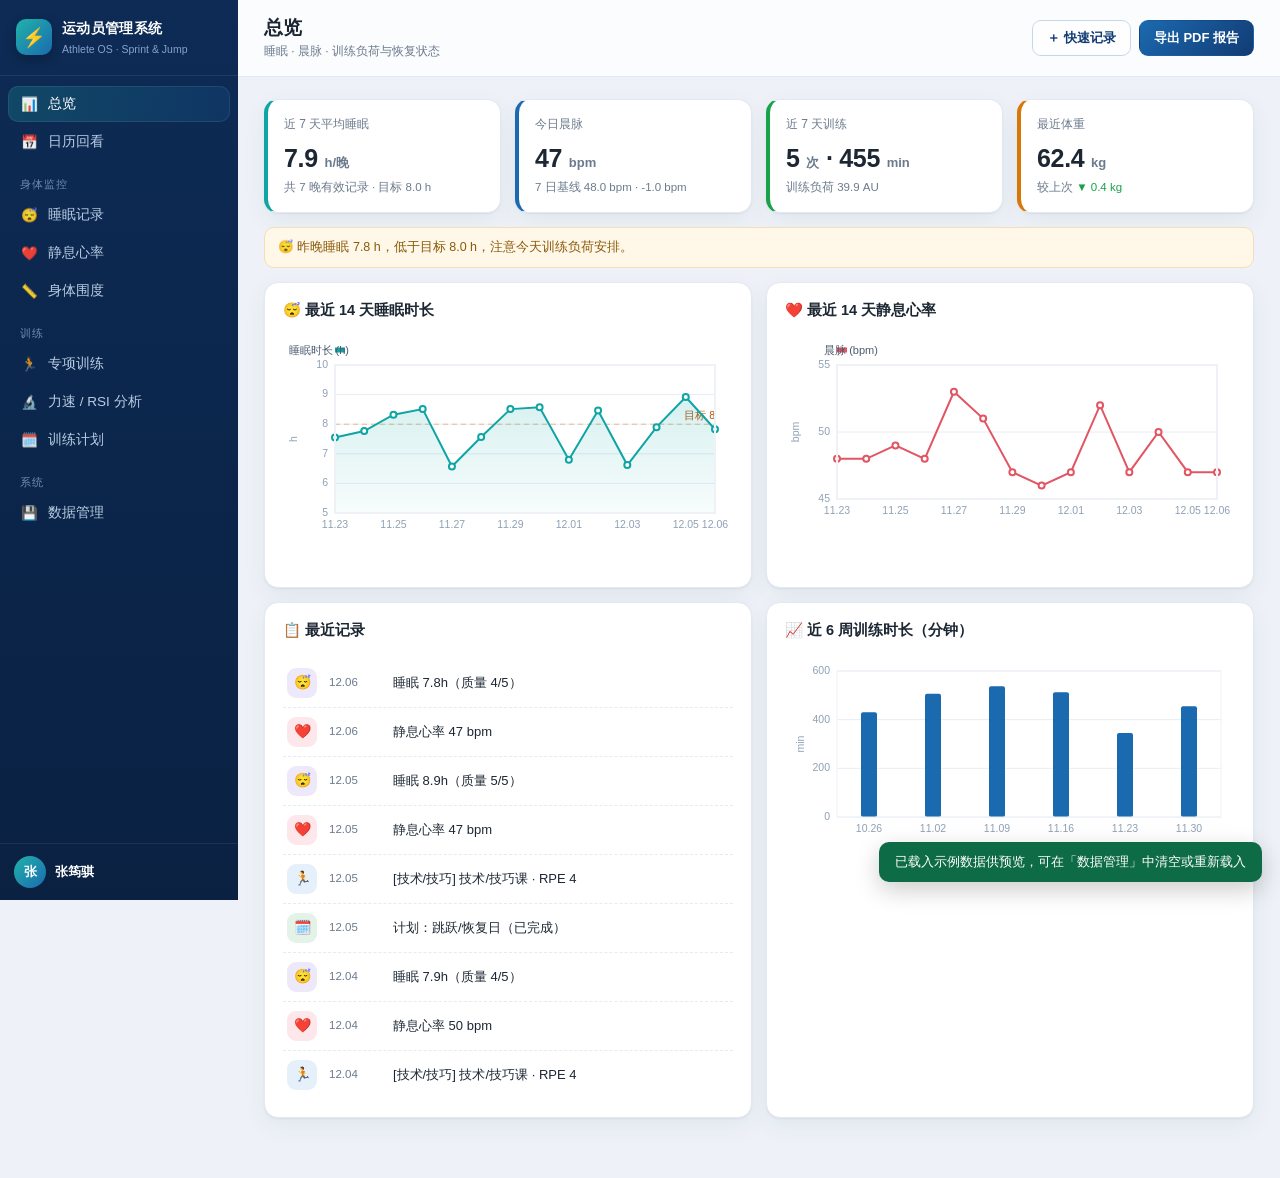
==== athlete-trainer/athlete admin.html @ eef53e8c "Add files via upload" ====
<!doctype html>
<html lang="zh-CN">
<head>
<meta charset="utf-8">
<meta name="viewport" content="width=device-width, initial-scale=1">
<title>运动员训练管理系统 · Athlete OS</title>
<link rel="stylesheet" href="css/app.css">
<link rel="icon" href="data:image/svg+xml,<svg xmlns='http://www.w3.org/2000/svg' viewBox='0 0 100 100'><text y='.9em' font-size='90'>⚡</text></svg>">
</head>
<body>
<div id="app">
  <aside class="sidebar">
    <div class="brand">
      <div class="brand-logo">⚡</div>
      <div class="brand-text">
        <div class="brand-name">运动员管理系统</div>
        <div class="brand-sub">Athlete OS · Sprint &amp; Jump</div>
      </div>
    </div>
    <nav class="nav" id="mainNav">
      <button class="nav-item active" data-view="dashboard"><span>📊</span>总览</button>
      <button class="nav-item" data-view="calendar"><span>📅</span>日历回看</button>
      <div class="nav-group">身体监控</div>
      <button class="nav-item" data-view="sleep"><span>😴</span>睡眠记录</button>
      <button class="nav-item" data-view="heart"><span>❤️</span>静息心率</button>
      <button class="nav-item" data-view="body"><span>📏</span>身体围度</button>
      <div class="nav-group">训练</div>
      <button class="nav-item" data-view="training"><span>🏃</span>专项训练</button>
      <button class="nav-item" data-view="analysis"><span>🔬</span>力速 / RSI 分析</button>
      <button class="nav-item" data-view="plans"><span>🗓️</span>训练计划</button>
      <div class="nav-group">系统</div>
      <button class="nav-item" data-view="data"><span>💾</span>数据管理</button>
    </nav>
    <div class="sidebar-foot">
      <div class="ath-mini" id="athMini"></div>
    </div>
  </aside>

  <main class="main">
    <header class="topbar">
      <div class="page-title-wrap">
        <h1 id="pageTitle">总览</h1>
        <div class="page-sub" id="pageSub">最近 7 天训练与恢复状态</div>
      </div>
      <div class="topbar-actions">
        <button class="btn btn-ghost" id="btnQuickAdd">＋ 快速记录</button>
        <button class="btn btn-primary" id="btnExportPdf">导出 PDF 报告</button>
      </div>
    </header>

    <div class="view active" id="view-dashboard"><div class="page-content" id="content-dashboard"></div></div>
    <div class="view" id="view-calendar"><div class="page-content" id="content-calendar"></div></div>
    <div class="view" id="view-sleep"><div class="page-content" id="content-sleep"></div></div>
    <div class="view" id="view-heart"><div class="page-content" id="content-heart"></div></div>
    <div class="view" id="view-training"><div class="page-content" id="content-training"></div></div>
    <div class="view" id="view-body"><div class="page-content" id="content-body"></div></div>
    <div class="view" id="view-analysis"><div class="page-content" id="content-analysis"></div></div>
    <div class="view" id="view-plans"><div class="page-content" id="content-plans"></div></div>
    <div class="view" id="view-data"><div class="page-content" id="content-data"></div></div>
  </main>
</div>

<div id="quickAddMenu" class="quick-menu hidden">
  <button data-qa="sleep">😴 睡眠记录</button>
  <button data-qa="heart">❤️ 静息心率</button>
  <button data-qa="training">🏃 专项训练</button>
  <button data-qa="body">📏 身体围度</button>
  <button data-qa="profile">👤 运动员档案</button>
</div>

<div id="modalRoot"></div>
<div id="toastRoot"></div>

<script src="vendor/pdf-lib.min.js"></script>
<script src="js/store.js"></script>
<script src="js/charts.js"></script>
<script src="js/analytics.js"></script>
<script src="js/ui.js"></script>
<script src="js/views.js"></script>
<script src="js/analysis-views.js"></script>
<script src="js/pdf.js"></script>
<script src="js/main.js"></script>
</body>
</html>
---- athlete-trainer/css/app.css ----
:root{
  --bg:#eef2f8;
  --card:#ffffff;
  --line:#e3e9f2;
  --ink:#1c2733;
  --muted:#6b7a8d;
  --brand:#123b73;
  --brand2:#1b6ab0;
  --accent:#0ea5a4;
  --warn:#d97706;
  --danger:#dc2626;
  --ok:#16a34a;
  --shadow:0 1px 2px rgba(16,40,75,.06),0 8px 24px rgba(16,40,75,.06);
  --radius:14px;
  --radius-sm:9px;
  --font:-apple-system,BlinkMacSystemFont,"PingFang SC","Hiragino Sans GB","Microsoft YaHei","Segoe UI",Roboto,sans-serif;
}
*{box-sizing:border-box}
html,body{margin:0;padding:0;height:100%}
body{font-family:var(--font);background:var(--bg);color:var(--ink);font-size:14px;line-height:1.55}
button{font-family:inherit}
input,select,textarea{font-family:inherit;font-size:14px}
a{color:var(--brand2);text-decoration:none}
h1,h2,h3,h4{margin:0 0 8px;line-height:1.25}
.hidden{display:none!important}
#app{display:flex;min-height:100vh}

/* ---------- Sidebar ---------- */
.sidebar{width:238px;flex:0 0 238px;background:linear-gradient(180deg,#0d2b55 0%,#0a2142 100%);color:#c9d9ef;display:flex;flex-direction:column;position:sticky;top:0;height:100vh;overflow:auto}
.brand{display:flex;gap:10px;align-items:center;padding:18px 16px;color:#fff;border-bottom:1px solid rgba(255,255,255,.08)}
.brand-logo{width:36px;height:36px;border-radius:10px;background:linear-gradient(135deg,#20b3aa,#1b6ab0);display:flex;align-items:center;justify-content:center;font-size:19px;box-shadow:0 4px 12px rgba(0,0,0,.25)}
.brand-name{font-size:14px;font-weight:700;letter-spacing:.3px}
.brand-sub{font-size:10.5px;color:#87a3c9;margin-top:1px}
.nav{padding:10px 8px 20px;flex:1}
.nav-group{margin:16px 12px 4px;font-size:11px;color:#6f8bb2;letter-spacing:.08em}
.nav-item{display:flex;width:100%;align-items:center;gap:10px;border:0;background:transparent;color:#b9cce4;font-size:13.5px;padding:9px 12px;border-radius:10px;cursor:pointer;text-align:left;margin-bottom:2px}
.nav-item span{width:18px;text-align:center;opacity:.95}
.nav-item:hover{background:rgba(255,255,255,.07);color:#fff}
.nav-item.active{background:linear-gradient(90deg,rgba(32,179,170,.22),rgba(27,106,176,.18));color:#fff;box-shadow:inset 0 0 0 1px rgba(255,255,255,.08)}
.sidebar-foot{padding:12px 14px;border-top:1px solid rgba(255,255,255,.08)}
.ath-mini{display:flex;align-items:center;gap:9px}
.ath-avatar{width:32px;height:32px;border-radius:50%;background:linear-gradient(135deg,#20b3aa,#1b6ab0);color:#fff;display:flex;align-items:center;justify-content:center;font-weight:700;font-size:13px;flex:0 0 32px}
.ath-mini .t1{font-size:13px;font-weight:600;color:#fff;line-height:1.2}
.ath-mini .t2{font-size:11px;color:#89a7cd}
.ath-switch{display:block;margin-top:9px;padding-top:8px;border-top:1px solid rgba(255,255,255,.07)}
.ath-switch span{display:block;font-size:10.5px;color:#7f9cc2;margin-bottom:3px}
.ath-switch select{width:100%;background:#122f57;color:#dce9f8;border:1px solid rgba(255,255,255,.14);border-radius:7px;padding:5px 6px;font-size:12px;outline:none}
.ath-switch select:focus{border-color:#20b3aa}

/* ---------- Main ---------- */
.main{flex:1;min-width:0;display:flex;flex-direction:column}
.topbar{display:flex;align-items:center;justify-content:space-between;gap:14px;padding:16px 26px;background:rgba(255,255,255,.75);backdrop-filter:blur(8px);border-bottom:1px solid var(--line);position:sticky;top:0;z-index:20}
.page-title-wrap h1{font-size:19px;margin:0 0 2px}
.page-sub{font-size:12px;color:var(--muted)}
.topbar-actions{display:flex;gap:8px;align-items:center;flex-wrap:wrap}
.view{display:none}
.view.active{display:block;animation:fadein .18s ease}
@keyframes fadein{from{opacity:0;transform:translateY(3px)}to{opacity:1;transform:none}}
.page-content{padding:22px 26px 60px;max-width:1280px;margin:0 auto}

/* ---------- Buttons ---------- */
.btn{border:1px solid var(--line);background:#fff;color:var(--ink);border-radius:9px;padding:8px 14px;cursor:pointer;font-size:13px;font-weight:600;transition:all .12s}
.btn:hover{border-color:#c6d2e0;background:#f8fafd}
.btn-primary{background:linear-gradient(135deg,#1b6ab0,#123b73);border-color:transparent;color:#fff}
.btn-primary:hover{filter:brightness(1.12);background:linear-gradient(135deg,#1b6ab0,#123b73)}
.btn-accent{background:linear-gradient(135deg,#20b3aa,#0e8f86);border-color:transparent;color:#fff}
.btn-accent:hover{filter:brightness(1.08)}
.btn-ghost{border-color:#c6d7ea;color:var(--brand);background:rgba(255,255,255,.7)}
.btn-danger{color:var(--danger);border-color:#f2c9c9;background:#fff}
.btn-danger:hover{background:#fdf2f2}
.btn-sm{padding:4px 10px;font-size:12px;border-radius:7px}
.btn:disabled{opacity:.5;cursor:not-allowed}
.icon-btn{border:1px solid var(--line);background:#fff;width:30px;height:30px;border-radius:8px;cursor:pointer;font-size:13px;color:var(--muted);display:inline-flex;align-items:center;justify-content:center}
.icon-btn:hover{border-color:#c6d2e0;color:var(--ink)}

/* ---------- Cards / grids ---------- */
.card{background:var(--card);border:1px solid var(--line);border-radius:var(--radius);box-shadow:var(--shadow);padding:18px}
.card h3{font-size:14.5px;display:flex;align-items:center;gap:7px}
.card-head{display:flex;align-items:center;justify-content:space-between;gap:10px;margin-bottom:12px}
.grid{display:grid;gap:14px}
.g-stats{grid-template-columns:repeat(auto-fit,minmax(185px,1fr))}
.g-2{grid-template-columns:repeat(auto-fit,minmax(340px,1fr))}
.g-3{grid-template-columns:repeat(auto-fit,minmax(280px,1fr))}
.stat{padding:15px 16px}
.stat .label{font-size:12px;color:var(--muted);display:flex;justify-content:space-between;align-items:center}
.stat .value{font-size:25px;font-weight:800;margin:5px 0 1px;font-variant-numeric:tabular-nums;letter-spacing:-.3px}
.stat .value small{font-size:13px;font-weight:600;color:var(--muted);letter-spacing:0}
.stat .hint{font-size:11.5px;color:var(--muted)}
.stat .delta-up{color:var(--danger)}
.stat .delta-down{color:var(--ok)}
.stat .delta-flat{color:var(--muted)}
.stat.accent-left{border-left:4px solid var(--brand2)}
.stat.accent-green{border-left:4px solid var(--ok)}
.stat.accent-teal{border-left:4px solid var(--accent)}
.stat.accent-amber{border-left:4px solid var(--warn)}
.empty{padding:34px 20px;text-align:center;color:var(--muted);background:#fff;border:1px dashed #cbd6e4;border-radius:var(--radius)}
.empty .big{font-size:28px;margin-bottom:6px}
.chart-box{width:100%;height:230px;position:relative}
.chart-box.tall{height:280px}
.chart-box.short{height:190px}
.chart-box canvas{position:absolute;inset:0;width:100%;height:100%}
.legend{display:flex;gap:12px;flex-wrap:wrap;font-size:12px;color:var(--muted);margin-top:8px}
.legend .dot{width:9px;height:9px;border-radius:3px;display:inline-block;margin-right:5px}

/* ---------- Tables ---------- */
.table-wrap{overflow:auto;border:1px solid var(--line);border-radius:11px}
table.data{width:100%;border-collapse:collapse;font-size:13px;background:#fff}
table.data th{background:#f6f9fd;color:#42536b;text-align:left;font-size:11.5px;letter-spacing:.03em;padding:9px 12px;white-space:nowrap;border-bottom:1px solid var(--line);position:sticky;top:0}
table.data td{padding:9px 12px;border-bottom:1px solid #edf1f7;vertical-align:top}
table.data tr:last-child td{border-bottom:0}
table.data tr:hover td{background:#fafcff}
table.data .num{font-variant-numeric:tabular-nums;text-align:right}
table.data .actions{white-space:nowrap;width:1%;text-align:right}
.pill{display:inline-block;padding:2px 9px;border-radius:20px;font-size:11px;font-weight:600;white-space:nowrap}
.pill.blue{background:#e5f0fb;color:#16588f}
.pill.teal{background:#dbf4f2;color:#0c7974}
.pill.green{background:#e0f3e5;color:#1c7a3d}
.pill.amber{background:#fdeed8;color:#a05b08}
.pill.red{background:#fbe3e3;color:#b32020}
.pill.gray{background:#edf0f5;color:#5c6b80}
.pill.purple{background:#ece6f9;color:#6246b0}

/* ---------- Forms ---------- */
.form-grid{display:grid;grid-template-columns:repeat(auto-fit,minmax(150px,1fr));gap:10px 12px}
.field{display:flex;flex-direction:column;gap:4px;min-width:0}
.field.full{grid-column:1/-1}
.field label{font-size:12px;color:#506079;font-weight:600}
.field input,.field select,.field textarea{border:1px solid #d5deea;border-radius:8px;padding:8px 10px;background:#fff;color:var(--ink);outline:none;min-width:0}
.field input:focus,.field select:focus,.field textarea:focus{border-color:var(--brand2);box-shadow:0 0 0 3px rgba(27,106,176,.12)}
.field textarea{resize:vertical;min-height:70px}
.field .unit{position:relative}
.hint-text{font-size:11.5px;color:var(--muted)}

/* ---------- Modal ---------- */
.modal-backdrop{position:fixed;inset:0;background:rgba(12,25,45,.45);backdrop-filter:blur(2px);z-index:100;display:flex;align-items:flex-start;justify-content:center;padding:5vh 14px;overflow:auto;animation:fadein .14s ease}
.modal{background:#fff;border-radius:16px;box-shadow:0 20px 60px rgba(10,25,50,.25);width:min(620px,96vw);max-height:90vh;display:flex;flex-direction:column}
.modal.wide{width:min(860px,97vw)}
.modal-head{display:flex;justify-content:space-between;align-items:center;padding:16px 20px 12px;border-bottom:1px solid var(--line)}
.modal-head h3{margin:0;font-size:16px}
.modal-body{padding:18px 20px;overflow:auto}
.modal-foot{display:flex;justify-content:flex-end;gap:8px;padding:12px 20px 16px;border-top:1px solid var(--line)}
.close-x{border:0;background:transparent;font-size:19px;color:var(--muted);cursor:pointer;width:30px;height:30px;border-radius:8px}
.close-x:hover{background:#f2f5f9;color:var(--ink)}
.modal .form-actions{margin-top:14px;display:flex;justify-content:flex-end;gap:8px}

/* ---------- Calendar ---------- */
.cal-head{display:flex;align-items:center;justify-content:space-between;flex-wrap:wrap;gap:10px}
.cal-month-nav{display:flex;align-items:center;gap:6px}
.cal-month-nav .month-label{font-size:15px;font-weight:700;min-width:110px;text-align:center}
.cal-grid{display:grid;grid-template-columns:repeat(7,1fr);gap:6px}
.cal-dow{font-size:11px;color:var(--muted);text-align:center;font-weight:700;padding:4px 0}
.cal-cell{min-height:92px;background:#fff;border:1px solid var(--line);border-radius:10px;padding:6px 6px 4px;cursor:pointer;transition:all .12s;display:flex;flex-direction:column;gap:3px}
.cal-cell:hover{border-color:#a9c3e0;box-shadow:0 3px 10px rgba(20,60,120,.08)}
.cal-cell.other{background:#f7f9fc;opacity:.55}
.cal-cell.today{border-color:var(--accent);box-shadow:0 0 0 2px rgba(32,179,170,.18)}
.cal-cell.selected{border-color:var(--brand2);background:#f2f7fd}
.cal-date{font-size:12px;font-weight:700;color:#37475c;display:flex;justify-content:space-between;align-items:center}
.cal-date .plan-badge{width:7px;height:7px;border-radius:50%;background:#8b9ab1}
.cal-date .plan-badge.done{background:var(--ok)}
.cal-dots{display:flex;flex-wrap:wrap;gap:3px}
.cal-dots i{width:8px;height:8px;border-radius:50%;display:inline-block}
.cal-dots i.sleep{background:#6d5bd0}
.cal-dots i.heart{background:#e25563}
.cal-dots i.training{background:#1b6ab0}
.cal-dots i.body{background:#f2a03d}
.cal-dots i.plan{background:#18a058;box-shadow:inset 0 0 0 2px #fff}
.cal-cell .cal-sum{font-size:10px;color:#8a9aad;margin-top:auto;overflow:hidden;text-overflow:ellipsis;white-space:nowrap}
.cal-legend{display:flex;gap:12px;font-size:11.5px;color:var(--muted);align-items:center;flex-wrap:wrap}
.cal-legend i{width:9px;height:9px;border-radius:50%;display:inline-block;margin-right:4px;vertical-align:-1px}

/* ---------- Tabs ---------- */
.tabs{display:flex;gap:4px;border-bottom:1px solid var(--line);margin-bottom:16px}
.tab{padding:8px 15px;border:0;background:transparent;font-size:13px;color:var(--muted);cursor:pointer;border-bottom:2px solid transparent;font-weight:600}
.tab.active{color:var(--brand);border-bottom-color:var(--brand2)}
.sub-tabs{display:flex;gap:6px;margin-bottom:16px}
.sub-tab{padding:7px 13px;border-radius:9px;font-size:12.5px;font-weight:600;border:1px solid var(--line);background:#fff;color:#51627a;cursor:pointer}
.sub-tab.active{background:var(--brand);border-color:var(--brand);color:#fff}

/* ---------- Timeline / lists ---------- */
.day-detail-card{margin-bottom:10px;border:1px solid var(--line);border-radius:11px;background:#fff}
.day-detail-card .dd-head{display:flex;align-items:center;gap:8px;padding:8px 12px;border-bottom:1px solid #eef2f7;font-weight:700;font-size:12.5px}
.dd-body{padding:10px 12px;font-size:13px;white-space:pre-wrap}
.dd-body .kv{display:flex;gap:8px;flex-wrap:wrap;margin-bottom:5px;font-size:12px;color:#51627a}
.kv b{color:var(--ink);font-weight:600}
.mini-row{display:flex;align-items:center;gap:8px;font-size:12px;color:var(--muted);padding:3px 0}
.recent-list{display:flex;flex-direction:column}
.recent-item{display:flex;align-items:center;gap:12px;padding:9px 4px;border-bottom:1px dashed #e6ebf2;font-size:13px}
.recent-item:last-child{border-bottom:0}
.recent-item .ic{width:30px;height:30px;border-radius:9px;display:flex;align-items:center;justify-content:center;flex:0 0 30px;font-size:14px}
.recent-item .date{color:var(--muted);font-size:11.5px;min-width:52px}
.recent-item .main{flex:1;min-width:0;overflow:hidden;text-overflow:ellipsis;white-space:nowrap}

/* ---------- Analysis ---------- */
.kv-grid{display:grid;grid-template-columns:repeat(auto-fit,minmax(140px,1fr));gap:10px}
.kv-item{background:#f7fafd;border:1px solid #e6edf6;border-radius:10px;padding:10px 12px}
.kv-item .k{font-size:11px;color:var(--muted)}
.kv-item .v{font-size:18px;font-weight:800;margin-top:2px}
.kv-item .v small{font-size:11px;color:var(--muted);font-weight:500}
.score-scale{height:14px;border-radius:9px;overflow:hidden;display:flex;margin-top:4px}
.score-scale i{flex:1;display:block}
.bench-table td:first-child{font-weight:600}

/* ---------- Data mgmt ---------- */
.data-card{display:flex;justify-content:space-between;align-items:center;gap:14px;padding:15px 16px}
.data-card .dc-title{font-weight:700;font-size:13.5px}
.data-card .dc-sub{font-size:11.5px;color:var(--muted);margin-top:2px}
.toolbar{display:flex;flex-wrap:wrap;gap:8px;align-items:center;margin-bottom:14px}
.toolbar .spacer{flex:1}
.seg{display:inline-flex;border:1px solid var(--line);background:#fff;border-radius:9px;overflow:hidden}
.seg button{border:0;background:transparent;padding:6px 12px;font-size:12.5px;cursor:pointer;color:#51627a;font-weight:600}
.seg button.active{background:#eaf2fb;color:var(--brand)}

/* ---------- Toasts / quick menu ---------- */
#toastRoot{position:fixed;right:18px;bottom:18px;z-index:200;display:flex;flex-direction:column;gap:8px}
.toast{background:#123040;color:#fff;padding:10px 16px;border-radius:10px;box-shadow:0 8px 24px rgba(0,0,0,.2);font-size:13px;animation:toastin .2s ease}
.toast.ok{background:#0d6b45}
.toast.err{background:#a43030}
@keyframes toastin{from{opacity:0;transform:translateY(8px)}to{opacity:1;transform:none}}
#quickAddMenu{position:fixed;top:63px;right:190px;background:#fff;border:1px solid var(--line);border-radius:12px;box-shadow:0 16px 44px rgba(15,35,70,.18);z-index:90;display:flex;flex-direction:column;padding:6px;min-width:170px}
#quickAddMenu button{display:flex;gap:9px;border:0;background:transparent;text-align:left;padding:9px 12px;font-size:13px;border-radius:8px;cursor:pointer}
#quickAddMenu button:hover{background:#f1f6fc}

/* ---------- Misc ---------- */
.muted{color:var(--muted)}
.small{font-size:12px}
.bold{font-weight:700}
.mono{font-variant-numeric:tabular-nums}
.row{display:flex;gap:10px;align-items:center;flex-wrap:wrap}
.alert{border-radius:10px;padding:10px 13px;font-size:12.5px;display:flex;gap:8px;align-items:flex-start;border:1px solid}
.alert.warn{background:#fff7e8;border-color:#f2dfb8;color:#8a5a0a}
.alert.info{background:#eaf3fd;border-color:#c5ddf5;color:#16588f}
.alert.danger{background:#fdeaec;border-color:#f3c7cb;color:#a4202a}
.tagline{font-size:12px;color:var(--muted);background:#f6f9fd;border-left:3px solid var(--brand2);padding:8px 12px;border-radius:0 8px 8px 0;margin:10px 0}
.formula{background:#f4f7fb;border:1px solid #e1e9f3;border-radius:8px;padding:8px 11px;font-size:12.5px;color:#35475e;margin:6px 0}
.kgrid-lines{display:grid;grid-template-columns:auto 1fr;gap:3px 12px;font-size:12.5px}
.print-hide{display:block}
footer.credit{margin-top:26px;font-size:11px;color:#9aa9ba;text-align:center}

@media (max-width:900px){
  #app{flex-direction:column}
  .sidebar{width:100%;flex:none;height:auto;position:relative;flex-direction:row;overflow:visible}
  .brand{padding:12px 14px;border-bottom:0}
  .nav{display:none}
  .sidebar-foot{display:none}
  .topbar{flex-wrap:wrap;padding:12px 16px}
  .page-content{padding:14px 14px 40px}
  #quickAddMenu{right:14px;top:120px}
}
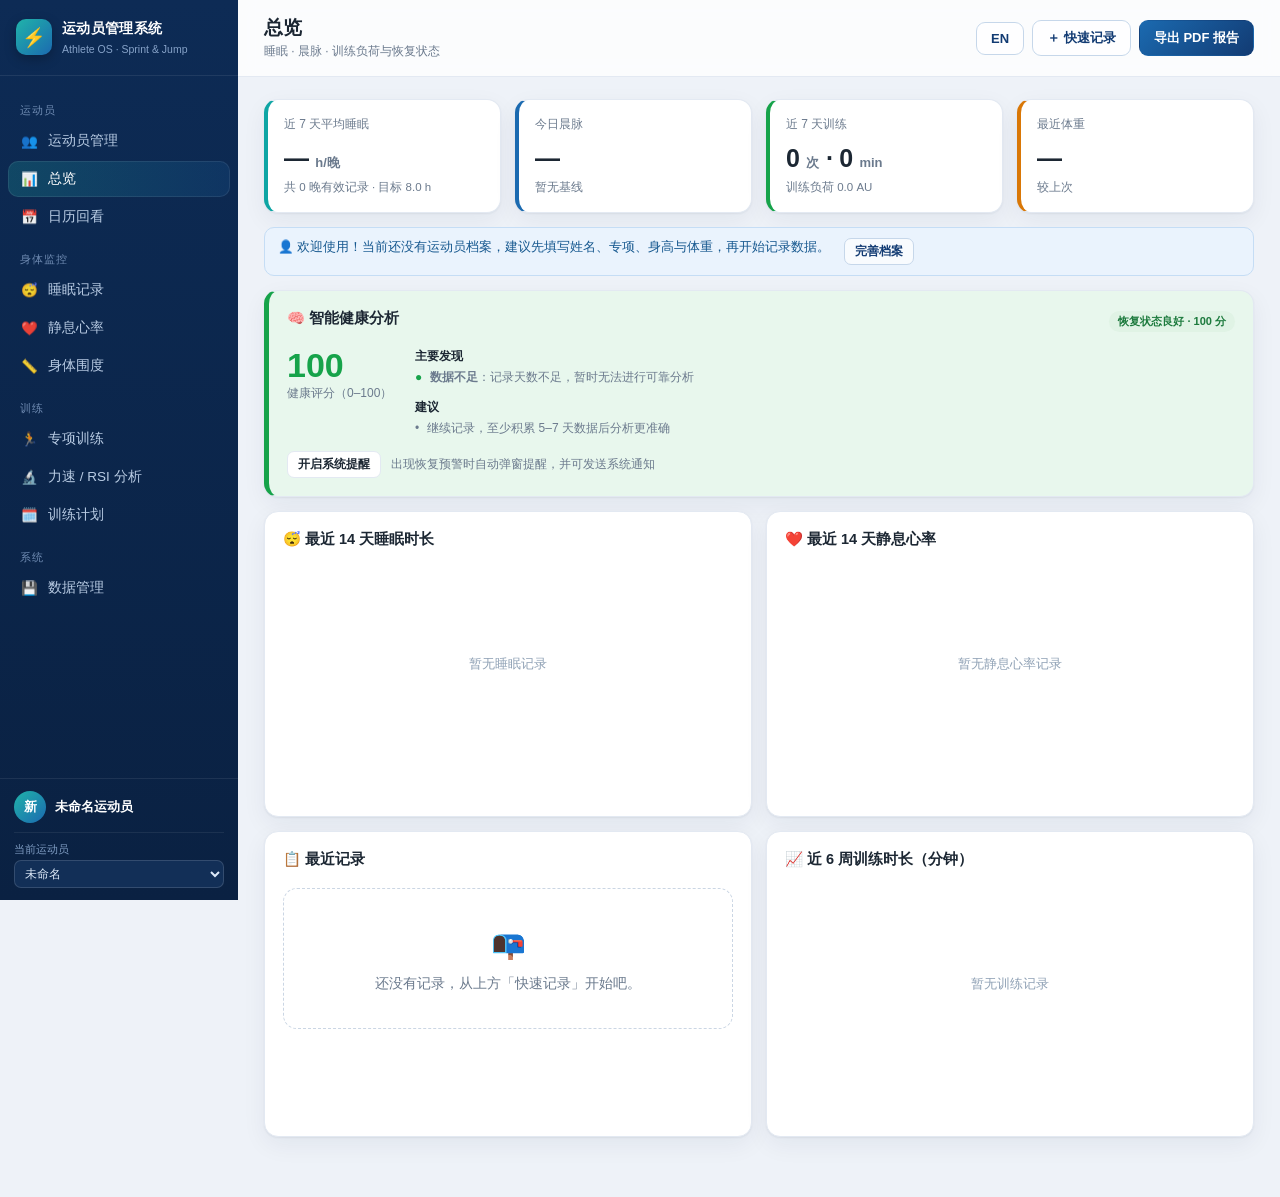
==== commit 88a18317: "Add files via upload" ====
--- a/athlete-trainer/athlete admin.html
+++ b/athlete-trainer/athlete admin.html
@@ -4,7 +4,7 @@
 <meta charset="utf-8">
 <meta name="viewport" content="width=device-width, initial-scale=1">
 <title>运动员训练管理系统 · Athlete OS</title>
-<link rel="stylesheet" href="css/app.css">
+<link rel="stylesheet" href="css/app.css?v=16">
 <link rel="icon" href="data:image/svg+xml,<svg xmlns='http://www.w3.org/2000/svg' viewBox='0 0 100 100'><text y='.9em' font-size='90'>⚡</text></svg>">
 </head>
 <body>
@@ -18,6 +18,8 @@
       </div>
     </div>
     <nav class="nav" id="mainNav">
+      <div class="nav-group">运动员</div>
+      <button class="nav-item" data-view="athletes"><span>👥</span>运动员管理</button>
       <button class="nav-item active" data-view="dashboard"><span>📊</span>总览</button>
       <button class="nav-item" data-view="calendar"><span>📅</span>日历回看</button>
       <div class="nav-group">身体监控</div>
@@ -33,6 +35,7 @@
     </nav>
     <div class="sidebar-foot">
       <div class="ath-mini" id="athMini"></div>
+      <label class="ath-switch"><span>当前运动员</span><select id="athSwitch"></select></label>
     </div>
   </aside>
 
@@ -43,12 +46,14 @@
         <div class="page-sub" id="pageSub">最近 7 天训练与恢复状态</div>
       </div>
       <div class="topbar-actions">
+        <button class="btn btn-ghost" id="btnLang" title="中英文切换 / Switch language">EN</button>
         <button class="btn btn-ghost" id="btnQuickAdd">＋ 快速记录</button>
         <button class="btn btn-primary" id="btnExportPdf">导出 PDF 报告</button>
       </div>
     </header>
 
     <div class="view active" id="view-dashboard"><div class="page-content" id="content-dashboard"></div></div>
+    <div class="view" id="view-athletes"><div class="page-content" id="content-athletes"></div></div>
     <div class="view" id="view-calendar"><div class="page-content" id="content-calendar"></div></div>
     <div class="view" id="view-sleep"><div class="page-content" id="content-sleep"></div></div>
     <div class="view" id="view-heart"><div class="page-content" id="content-heart"></div></div>
@@ -71,14 +76,15 @@
 <div id="modalRoot"></div>
 <div id="toastRoot"></div>
 
-<script src="vendor/pdf-lib.min.js"></script>
-<script src="js/store.js"></script>
-<script src="js/charts.js"></script>
-<script src="js/analytics.js"></script>
-<script src="js/ui.js"></script>
-<script src="js/views.js"></script>
-<script src="js/analysis-views.js"></script>
-<script src="js/pdf.js"></script>
-<script src="js/main.js"></script>
+<script src="vendor/pdf-lib.min.js?v=16"></script>
+<script src="js/store.js?v=16"></script>
+<script src="js/charts.js?v=16"></script>
+<script src="js/analytics.js?v=16"></script>
+<script src="js/ui.js?v=16"></script>
+<script src="js/i18n.js?v=16"></script>
+<script src="js/views.js?v=16"></script>
+<script src="js/analysis-views.js?v=16"></script>
+<script src="js/pdf.js?v=16"></script>
+<script src="js/main.js?v=16"></script>
 </body>
 </html>
